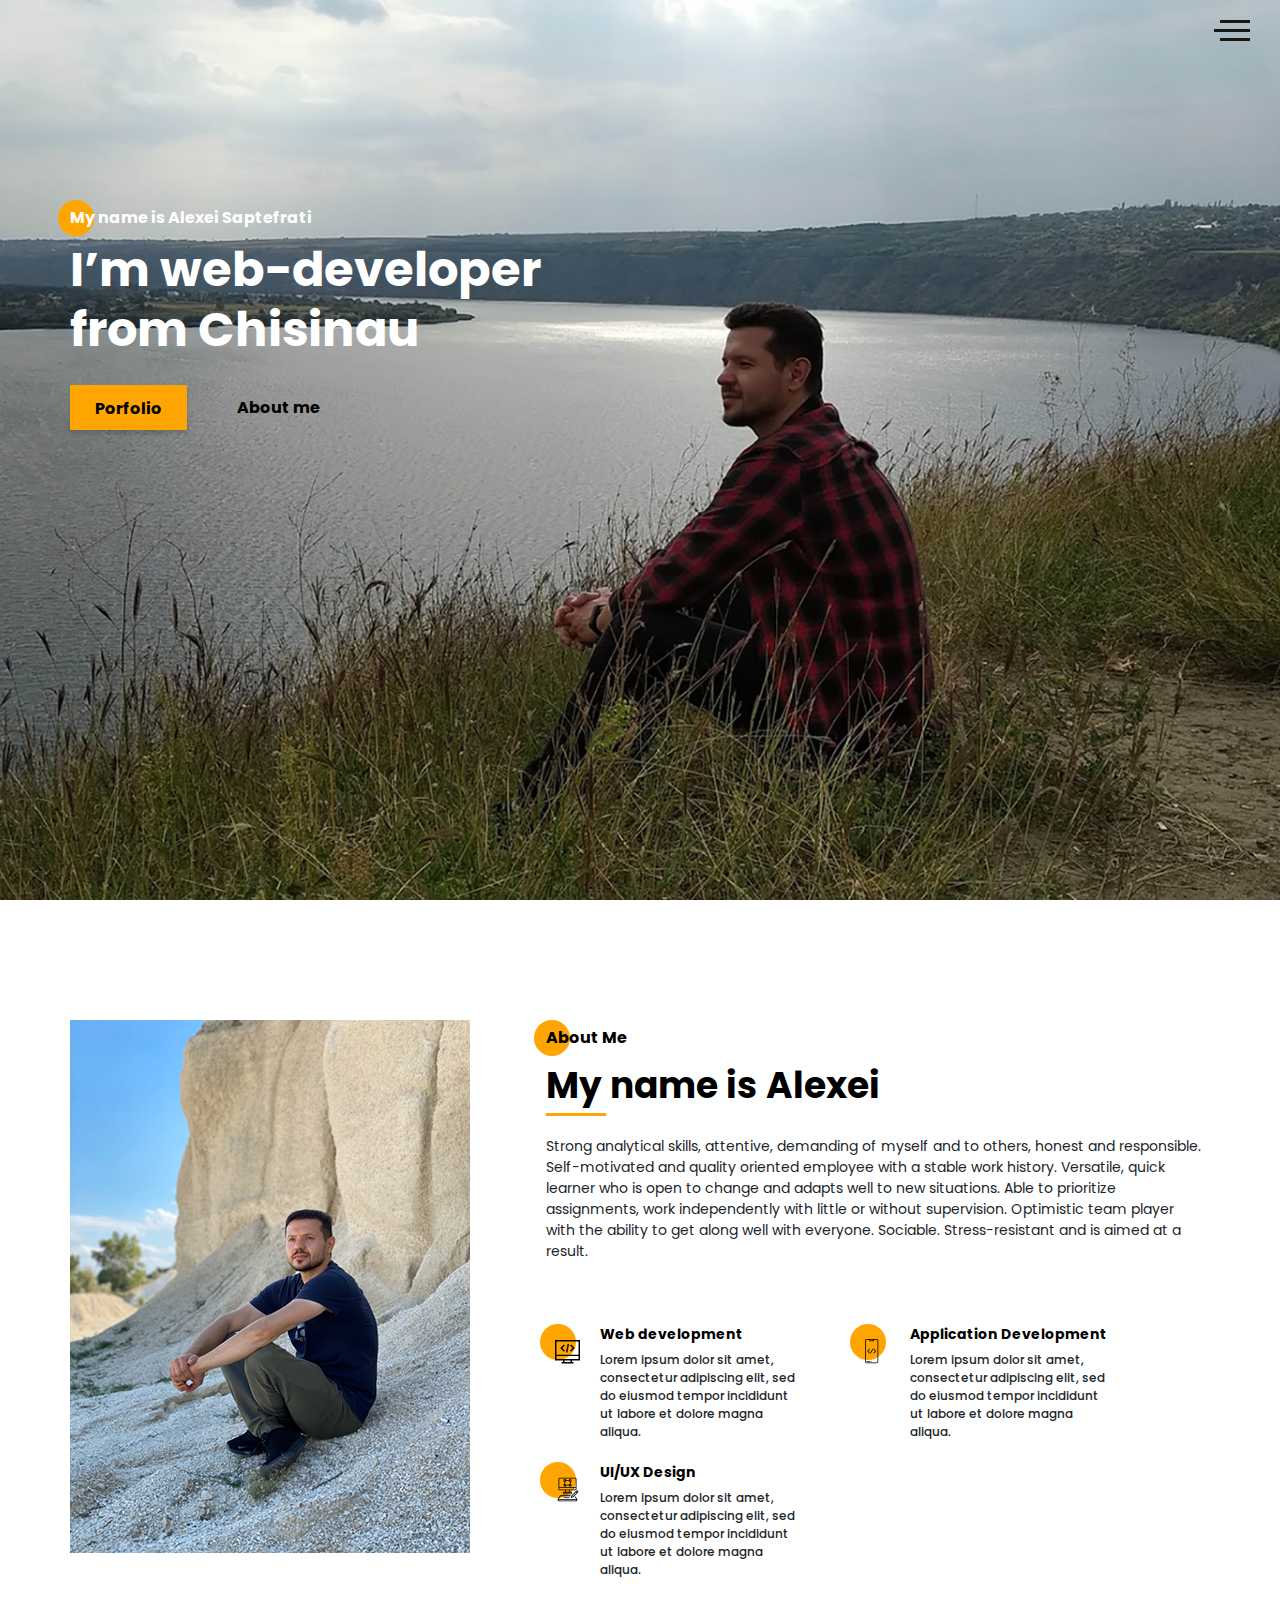
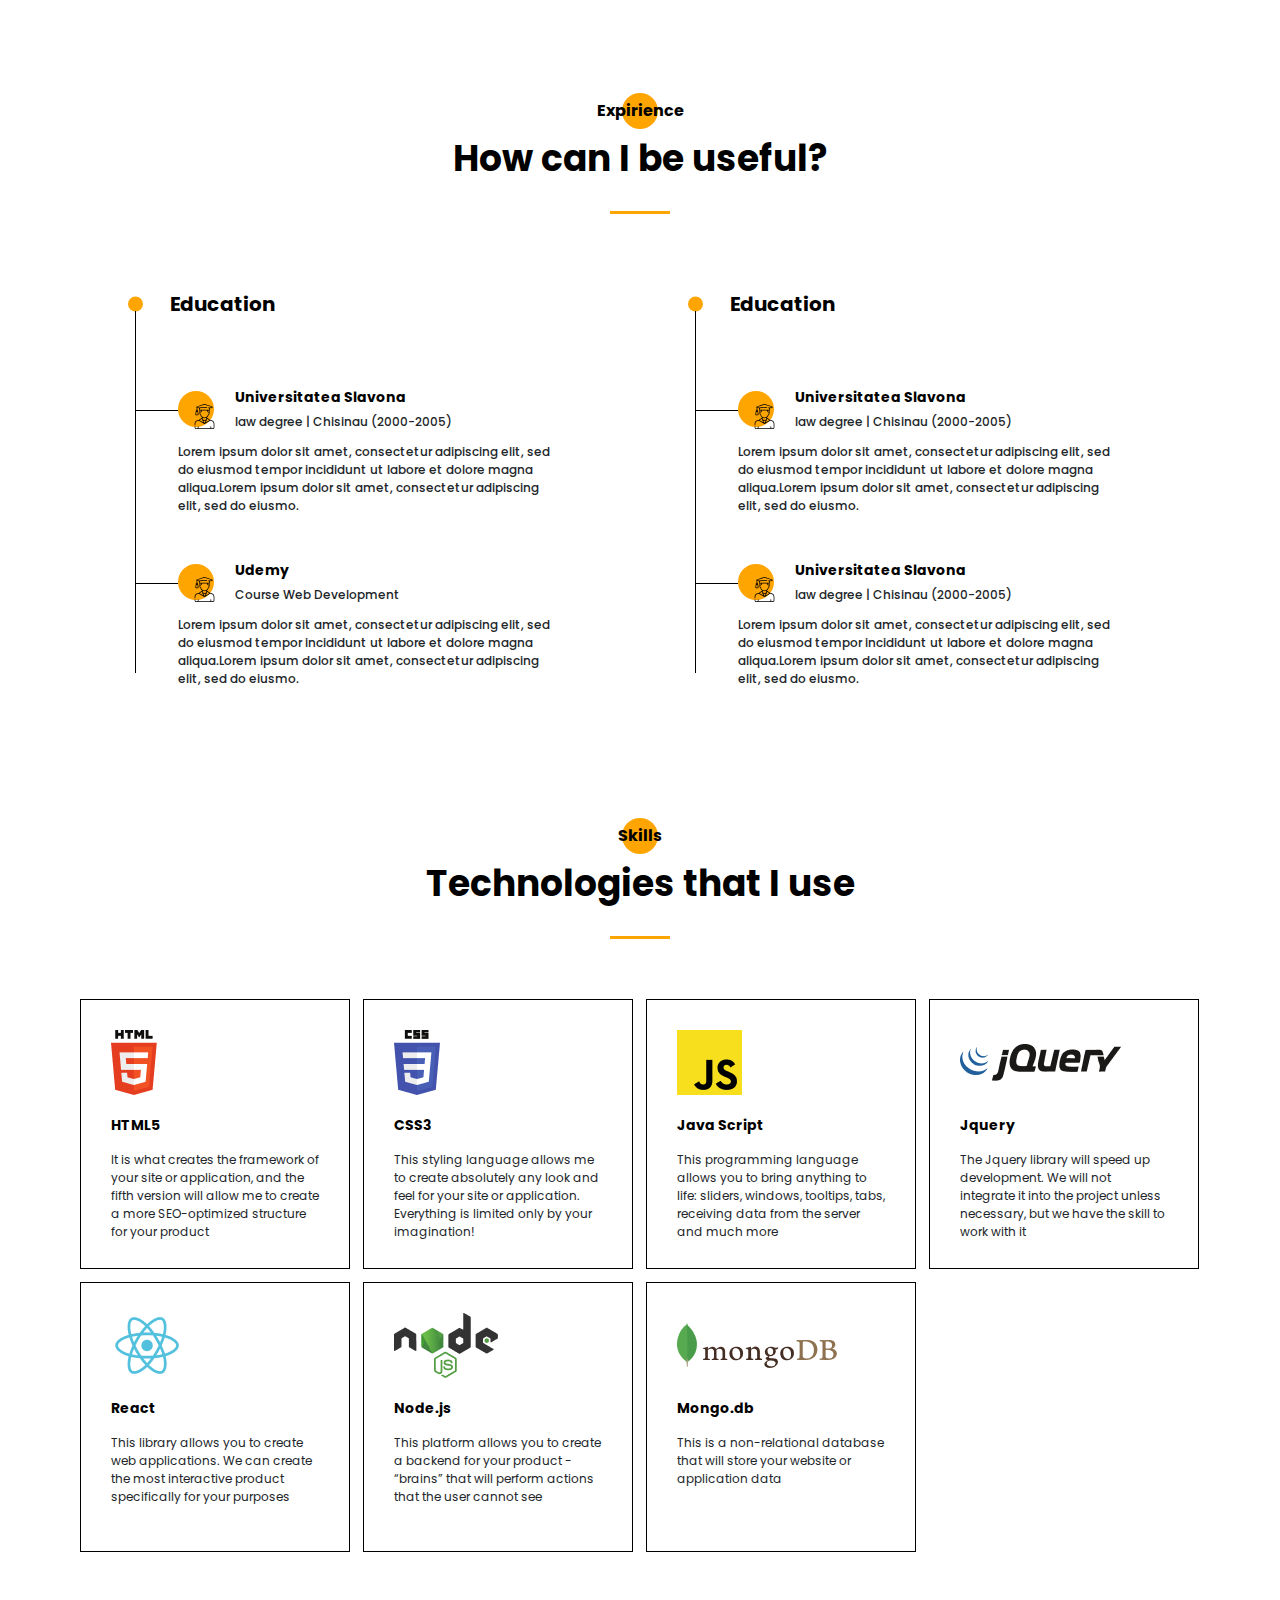
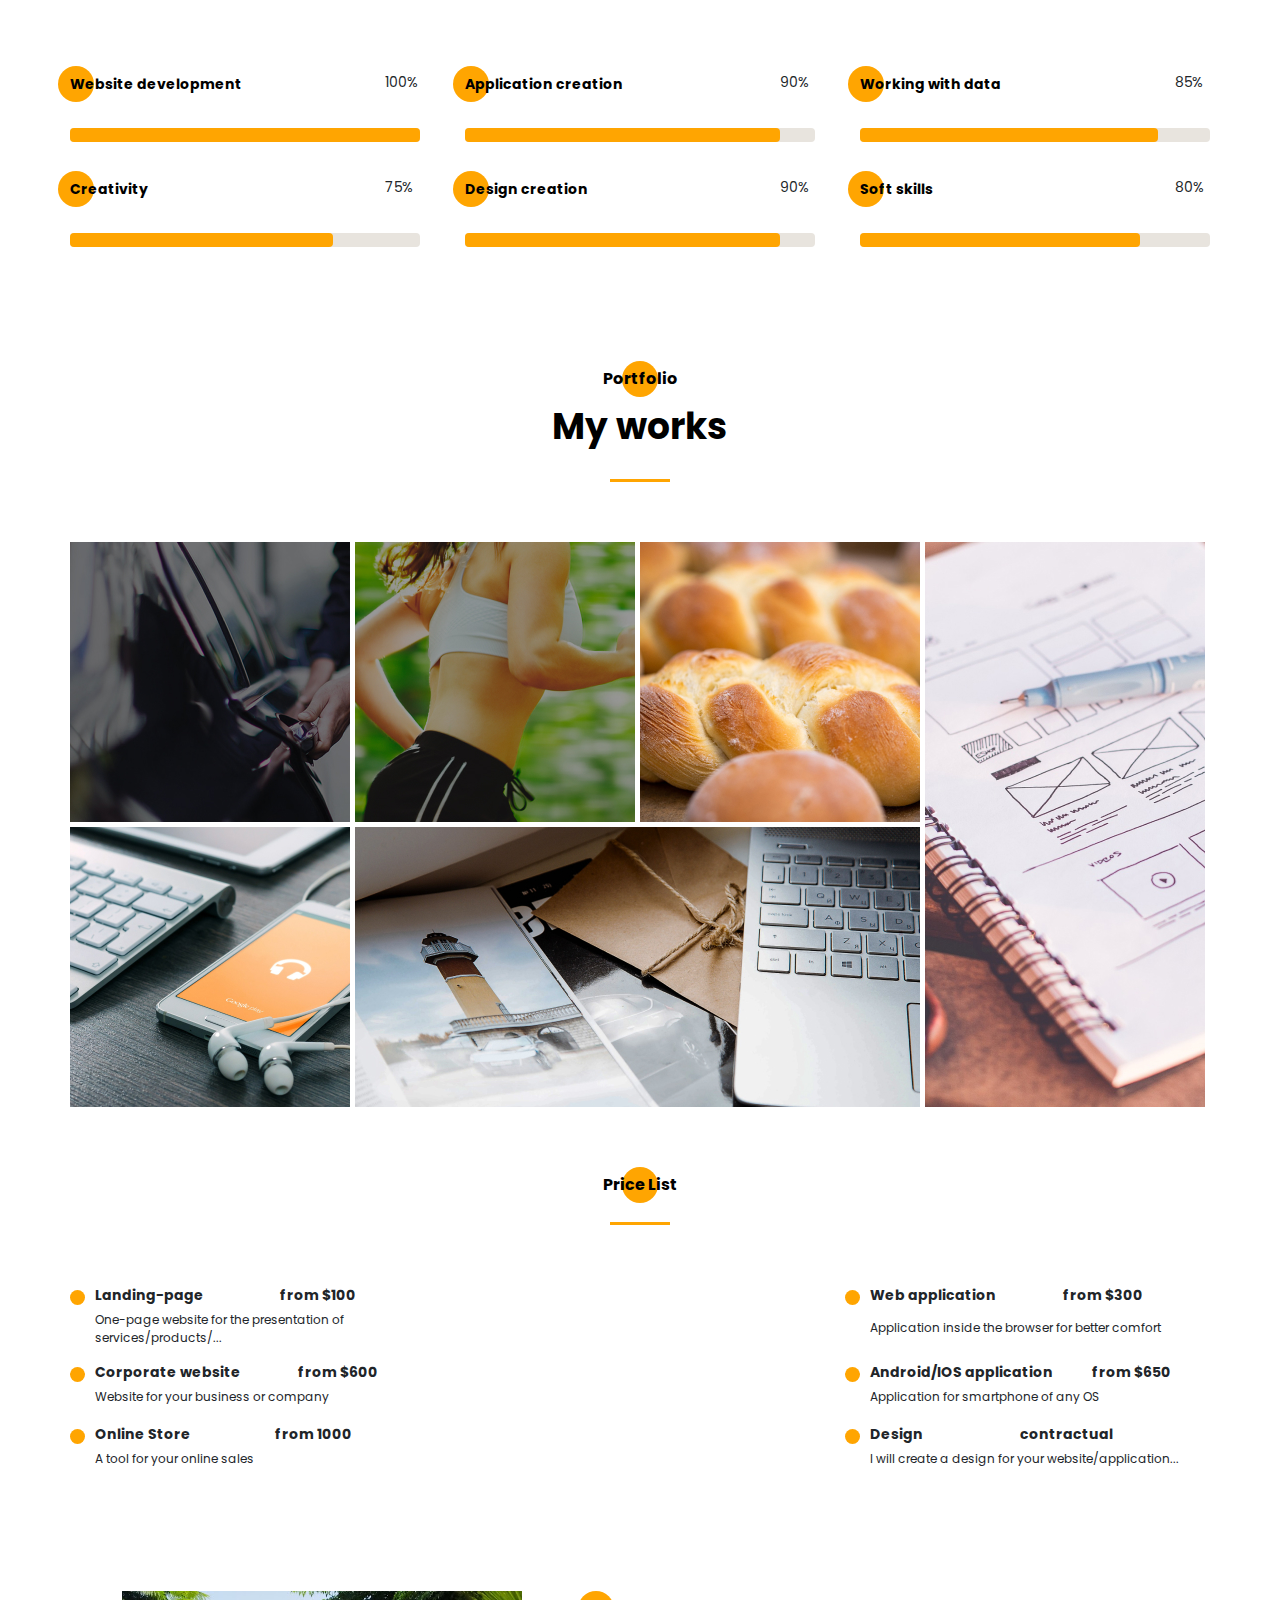
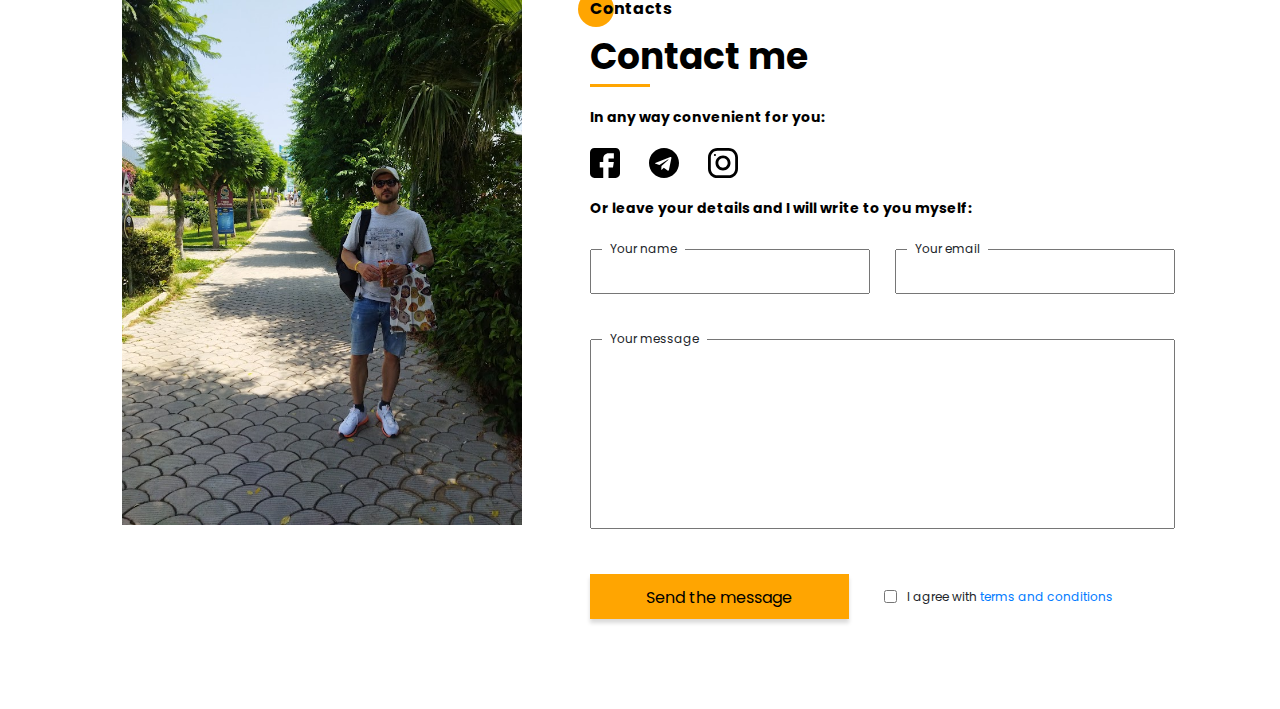
==== index.html @ bd154fbd "Add files via upload" ====
<!DOCTYPE html>
<html lang="en">

<head>
    <meta charset="UTF-8">
    <meta name="viewport" content="width=device-width, initial-scale=1.0">
    <title>Alexei Saptefrati</title>
    <link rel="preconnect" href="https://fonts.googleapis.com">
    <link rel="preconnect" href="https://fonts.gstatic.com" crossorigin>
    <link href="https://fonts.googleapis.com/css2?family=Poppins:wght@500;700&display=swap" rel="stylesheet">
    <link rel="stylesheet" href="css/style.min.css">
</head>

<body>
    <aside class="sidepanel">
        <a href="#" class="sidepanel__link"><img src="icons/social/Facebook.svg" alt=""></a>
        <a href="#" class="sidepanel__link"><img src="icons/social/Instagram.svg" alt=""></a>
        <a href="#" class="sidepanel__link"><img src="icons/social/Github.svg" alt=""></a>
        <div class="sidepanel__divider"></div>
        <div class="sidepanel__text"><span>Social media</span></div>
    </aside>
    <div class="menu">
        <div class="menu__block">
            <div class="menu__close">
                <svg width="29" height="30" viewBox="0 0 29 30" fill="none" xmlns="http://www.w3.org/2000/svg">
                    <path
                        d="M17.1568 14.5234L28.4489 3.23099C29.1837 2.49647 29.1837 1.30885 28.4489 0.574329C27.7144 -0.160193 26.5267 -0.160193 25.7922 0.574329L14.4998 11.8667L3.20781 0.574329C2.47295 -0.160193 1.28567 -0.160193 0.551149 0.574329C-0.183716 1.30885 -0.183716 2.49647 0.551149 3.23099L11.8432 14.5234L0.551149 25.8157C-0.183716 26.5502 -0.183716 27.7379 0.551149 28.4724C0.917206 28.8388 1.39852 29.0229 1.87948 29.0229C2.36045 29.0229 2.84141 28.8388 3.20781 28.4724L14.4998 17.18L25.7922 28.4724C26.1586 28.8388 26.6396 29.0229 27.1205 29.0229C27.6015 29.0229 28.0825 28.8388 28.4489 28.4724C29.1837 27.7379 29.1837 26.5502 28.4489 25.8157L17.1568 14.5234Z"
                        fill="black" />
                </svg>
            </div>
            <nav>
                <ul class="menu__list">
                    <li class="menu__link"><a href="#">ABOUT ME</a></li>
                    <li class="menu__link"><a href="#">MY EXPIRIENCE</a></li>
                    <li class="menu__link"><a href="#">MY SKILLS</a></li>
                    <li class="menu__link"><a href="#">MY WORKS</a></li>
                    <li class="menu__link"><a href="#">PRICE LIST</a></li>
                    <li class="menu__link"><a href="#">CONTACTS</a></li>
                </ul>
            </nav>

            <div class="menu__social">
                <a href="#">
                    <svg width="20" height="19" viewBox="0 0 20 19" fill="none" xmlns="http://www.w3.org/2000/svg">
                        <path
                            d="M10 0C4.475 0 0 4.36167 0 9.74107C0 14.0457 2.865 17.6962 6.8375 18.9832C7.3375 19.0749 7.52083 18.7734 7.52083 18.5148C7.52083 18.2835 7.5125 17.6706 7.50833 16.8585C4.72667 17.4459 4.14 15.5517 4.14 15.5517C3.685 14.4274 3.0275 14.1267 3.0275 14.1267C2.12167 13.5228 3.0975 13.5352 3.0975 13.5352C4.10167 13.603 4.62917 14.5389 4.62917 14.5389C5.52083 16.0283 6.97 15.5979 7.54167 15.3493C7.63167 14.719 7.88917 14.2903 8.175 14.0466C5.95417 13.8029 3.62 12.9652 3.62 9.23304C3.62 8.16988 4.0075 7.30085 4.64917 6.61934C4.53667 6.37317 4.19917 5.3827 4.73667 4.04116C4.73667 4.04116 5.57417 3.78012 7.48667 5.03988C8.28667 4.82345 9.13667 4.71606 9.98667 4.7111C10.8367 4.71606 11.6867 4.82345 12.4867 5.03988C14.3867 3.78012 15.2242 4.04116 15.2242 4.04116C15.7617 5.3827 15.4242 6.37317 15.3242 6.61934C15.9617 7.30085 16.3492 8.16988 16.3492 9.23304C16.3492 12.9752 14.0117 13.7987 11.7867 14.0383C12.1367 14.3307 12.4617 14.928 12.4617 15.8408C12.4617 17.1444 12.4492 18.1918 12.4492 18.5082C12.4492 18.7635 12.6242 19.0683 13.1367 18.9708C17.1375 17.692 20 14.0391 20 9.74107C20 4.36167 15.5225 0 10 0Z"
                            fill="#212121" />
                    </svg>
                </a>
                <a href="#">
                    <svg width="20" height="20" viewBox="0 0 20 20" fill="none" xmlns="http://www.w3.org/2000/svg">
                        <path
                            d="M13.7495 0L6.24951 0C2.79826 0 -0.000488281 2.79875 -0.000488281 6.25L-0.000488281 13.75C-0.000488281 17.2013 2.79826 20 6.24951 20L13.7495 20C17.2008 20 19.9995 17.2013 19.9995 13.75L19.9995 6.25C19.9995 2.79875 17.2008 0 13.7495 0ZM18.1245 13.75C18.1245 16.1625 16.162 18.125 13.7495 18.125L6.24951 18.125C3.83701 18.125 1.87451 16.1625 1.87451 13.75L1.87451 6.25C1.87451 3.8375 3.83701 1.875 6.24951 1.875L13.7495 1.875C16.162 1.875 18.1245 3.8375 18.1245 6.25L18.1245 13.75Z"
                            fill="black" />
                        <path
                            d="M9.99951 5C7.23826 5 4.99951 7.23875 4.99951 10C4.99951 12.7613 7.23826 15 9.99951 15C12.7608 15 14.9995 12.7613 14.9995 10C14.9995 7.23875 12.7608 5 9.99951 5ZM9.99951 13.125C8.27701 13.125 6.87451 11.7225 6.87451 10C6.87451 8.27625 8.27701 6.875 9.99951 6.875C11.722 6.875 13.1245 8.27625 13.1245 10C13.1245 11.7225 11.722 13.125 9.99951 13.125Z"
                            fill="black" />
                        <path
                            d="M15.3745 5.29123C15.7425 5.29123 16.0408 4.99295 16.0408 4.62499C16.0408 4.25703 15.7425 3.95874 15.3745 3.95874C15.0065 3.95874 14.7083 4.25703 14.7083 4.62499C14.7083 4.99295 15.0065 5.29123 15.3745 5.29123Z"
                            fill="black" />
                    </svg>
                </a>
                <a href="#">
                    <svg width="20" height="20" viewBox="0 0 20 20" fill="none" xmlns="http://www.w3.org/2000/svg">
                        <path
                            d="M17.0698 0L2.9292 0C1.3139 0 -0.000488281 1.31439 -0.000488281 2.92969L-0.000488281 17.0703C-0.000488281 18.6856 1.3139 20 2.9292 20L8.82764 20L8.82764 12.9297L6.48389 12.9297L6.48389 9.41406L8.82764 9.41406L8.82764 7.03125C8.82764 5.09262 10.4046 3.51563 12.3433 3.51563L15.8979 3.51563L15.8979 7.03125L12.3433 7.03125L12.3433 9.41406L15.8979 9.41406L15.312 12.9297L12.3433 12.9297L12.3433 20L17.0698 20C18.6851 20 19.9995 18.6856 19.9995 17.0703L19.9995 2.92969C19.9995 1.31439 18.6851 0 17.0698 0Z"
                            fill="black" />
                    </svg>
                </a>
            </div>
        </div>
        <div class="menu__overlay"></div>
    </div>
    <section class="promo">
        <div class="hamburger">
            <span></span>
            <span class="long"></span>
            <span></span>
        </div>
        <div class="container">
            <div class="title title__fz16 promo__subtitle title__white">My name is Alexei Saptefrati</div>
            <h1 class="title title__fz48 promo__title title__white">I’m web-developer
                from Chisinau</h1>
            <div class="promo__btns">
                <a href="#" class="promo__link btn">Porfolio</a>
                <a href="#" class="promo__link">About me</a>
            </div>
        </div>
    </section>
    <section class="about">        
        <div class="container">
            <div class="about__wrapper">
                <div class="about__photo">
                    <!-- <img srcset="img/about_me_300.png 300w,
                                 img/about_me.png 400w"
                        sizes="(max-width: 576px) 300px,
                                (min-width: 577px) 400px"   
                    src="img/about_me.png" alt="me"> -->
                    <picture>
                        <source media="(max-width: 576px)" srcset="img/about_me_300.png">
                        <source media="(min-width: 577px)" srcset="img/about_me.png">
                        <img src="img/about_me.png" alt="photo">
                    </picture>
                </div>
                <div class="about__descr">
                    <h2 class="title title__fz16 about__title">About Me</h2>
                    <div class="title title__fz36 about__subtitle">My name is Alexei</div>
                    <div class="divider"></div>
                    <p class="about__text">
                        Strong analytical skills, attentive, demanding of myself and to others, honest and responsible.
                        Self-motivated and quality oriented employee with a stable work history.
                        Versatile, quick learner who is open to change and adapts well to new situations.
                        Able to prioritize assignments, work independently with little or without supervision.
                        Optimistic team player with the ability to get along well with everyone.
                        Sociable. Stress-resistant and is aimed at a result.

                    </p>
                </div>
                <div class="about__skills">
                    <div class="about__skills-item">
                        <div class="about__skills-circle">
                            <img src="icons/web development.svg" alt="web_dev">
                        </div>
                        <div>
                            <div class="title title__fz14">Web development</div>
                            <div class="about__skills-text">
                                Lorem ipsum dolor sit amet, consectetur adipiscing elit, sed do eiusmod tempor
                                incididunt ut labore et dolore magna aliqua.
                            </div>
                        </div>
                    </div>
                    <div class="about__skills-item">
                        <div class="about__skills-circle">
                            <img src="icons/Mobile dev.svg" alt="web_dev">
                        </div>
                        <div>
                            <div class="title title__fz14">Application Development</div>
                            <div class="about__skills-text">
                                Lorem ipsum dolor sit amet, consectetur adipiscing elit, sed do eiusmod tempor
                                incididunt ut labore et dolore magna aliqua.
                            </div>
                        </div>
                    </div>
                    <div class="about__skills-item">
                        <div class="about__skills-circle">
                            <img src="icons/designer.svg" alt="web_dev">
                        </div>
                        <div>
                            <div class="title title__fz14">UI/UX Design</div>
                            <div class="about__skills-text">
                                Lorem ipsum dolor sit amet, consectetur adipiscing elit, sed do eiusmod tempor
                                incididunt ut labore et dolore magna aliqua.
                            </div>
                        </div>
                    </div>
                </div>
            </div>
        </div>
    </section>
    
    <section class="resume">
        <div class="container">
            <h2 class="title title__fz16 title__section-title">Expirience</h2>
            <div class="title title__fz36 title__section-subtitle">How can I be useful?</div>
            <div class="divider"></div>

            <div class="resume__wrapper">
                <div class="resume__column">
                    <h3 class="title title__fz20 resume__column-title">Education</h3>
                    <ul>
                        <li>
                            <div class="resume__item">
                                <div class="resume__item-head">
                                    <div class="resume__item-icon">
                                        <img src="icons/expirience/University.svg" alt="university">
                                    </div>
                                    <h4 class="title title__fz14">Universitatea Slavona</h4>
                                    <div class="resume__item-location">law degree | Chisinau (2000-2005)</div>
                                </div>
                                <div class="resume__item-body">
                                    Lorem ipsum dolor sit amet, consectetur adipiscing elit, sed do eiusmod tempor
                                    incididunt ut labore et dolore magna aliqua.Lorem ipsum dolor sit amet, consectetur
                                    adipiscing elit, sed do eiusmo.
                                </div>

                            </div>
                        </li>
                        <li>
                            <div class="resume__item">
                                <div class="resume__item-head">
                                    <div class="resume__item-icon">
                                        <img src="icons/expirience/University.svg" alt="university">
                                    </div>
                                    <h4 class="title title__fz14">Udemy</h4>
                                    <div class="resume__item-location">Course Web Development</div>
                                </div>
                                <div class="resume__item-body">
                                    Lorem ipsum dolor sit amet, consectetur adipiscing elit, sed do eiusmod tempor
                                    incididunt ut labore et dolore magna aliqua.Lorem ipsum dolor sit amet, consectetur
                                    adipiscing elit, sed do eiusmo.
                                </div>

                            </div>
                        </li>
                    </ul>
                </div>
                <div class="resume__column">
                    <h3 class="title title__fz20 resume__column-title">Education</h3>
                    <ul>
                        <li>
                            <div class="resume__item">
                                <div class="resume__item-head">
                                    <div class="resume__item-icon">
                                        <img src="icons/expirience/University.svg" alt="university">
                                    </div>
                                    <h4 class="title title__fz14">Universitatea Slavona</h4>
                                    <div class="resume__item-location">law degree | Chisinau (2000-2005)</div>
                                </div>
                                <div class="resume__item-body">
                                    Lorem ipsum dolor sit amet, consectetur adipiscing elit, sed do eiusmod tempor
                                    incididunt ut labore et dolore magna aliqua.Lorem ipsum dolor sit amet, consectetur
                                    adipiscing elit, sed do eiusmo.
                                </div>

                            </div>
                        </li>
                        <li>
                            <div class="resume__item">
                                <div class="resume__item-head">
                                    <div class="resume__item-icon">
                                        <img src="icons/expirience/University.svg" alt="university">
                                    </div>
                                    <h4 class="title title__fz14">Universitatea Slavona</h4>
                                    <div class="resume__item-location">law degree | Chisinau (2000-2005)</div>
                                </div>
                                <div class="resume__item-body">
                                    Lorem ipsum dolor sit amet, consectetur adipiscing elit, sed do eiusmod tempor
                                    incididunt ut labore et dolore magna aliqua.Lorem ipsum dolor sit amet, consectetur
                                    adipiscing elit, sed do eiusmo.
                                </div>

                            </div>
                        </li>
                    </ul>
                </div>
            </div>
        </div>
    </section>

    <section class="skills">
        <div class="container">
            <h2 class="title title__fz16 title__section-title">Skills</h2>
            <div class="title title__fz36 title__section-subtitle">Technologies that I use</div>
            <div class="divider"></div>
            <div class="skills__items">
                <div class="skills__item">
                    <div class="skills__item-img"><img src="img/html5.png" alt=""></div>
                    <h3 class="title title__fz14">HTML5</h3>
                    <p>
                        It is what creates the framework of your site or application, and the fifth version will allow
                        me to create a more SEO-optimized structure for your product</p>
                </div>
                <div class="skills__item">
                    <div class="skills__item-img"><img src="img/css3.png" alt=""></div>
                    <h3 class="title title__fz14">CSS3</h3>
                    <p>This styling language allows me to create absolutely any look and feel for your site or
                        application. Everything is limited only by your imagination!</p>
                </div>
                <div class="skills__item">
                    <div class="skills__item-img"><img src="img/JS.png" alt=""></div>
                    <h3 class="title title__fz14">Java Script</h3>
                    <p>This programming language allows you to bring anything to life: sliders, windows, tooltips, tabs,
                        receiving data from the server and much more</p>
                </div>
                <div class="skills__item">
                    <div class="skills__item-img"><img src="img/Jquery.png" alt=""></div>
                    <h3 class="title title__fz14">Jquery</h3>
                    <p>The Jquery library will speed up development. We will not integrate it into the project unless
                        necessary, but we have the skill to work with it</p>
                </div>
                <div class="skills__item">
                    <div class="skills__item-img"><img src="img/React.png" alt=""></div>
                    <h3 class="title title__fz14">React</h3>
                    <p>This library allows you to create web applications. We can create the most interactive product
                        specifically for your purposes</p>
                </div>
                <div class="skills__item">
                    <div class="skills__item-img"><img src="img/Node.js.png" alt=""></div>
                    <h3 class="title title__fz14">Node.js</h3>
                    <p>This platform allows you to create a backend for your product - “brains” that will perform
                        actions that the user cannot see</p>
                </div>
                <div class="skills__item">
                    <div class="skills__item-img"><img src="img/Mongo.db.png" alt=""></div>
                    <h3 class="title title__fz14">Mongo.db</h3>
                    <p>This is a non-relational database that will store your website or application data</p>
                </div>
            </div>
            <div class="skills__ratings">
                <div class="skills__ratings-item">
                    <div class="title title__fz14 skills__ratings-title">Website development</div>
                    <div class="skills__ratings-counter">100%</div>
                    <div class="skills__ratings-line"><span></span></div>
                </div>
                <div class="skills__ratings-item">
                    <div class="title title__fz14 skills__ratings-title">Application creation</div>
                    <div class="skills__ratings-counter">90%</div>
                    <div class="skills__ratings-line"><span></span></div>
                </div>
                <div class="skills__ratings-item">
                    <div class="title title__fz14 skills__ratings-title">Working with data</div>
                    <div class="skills__ratings-counter">85%</div>
                    <div class="skills__ratings-line"><span></span></div>
                </div>
                <div class="skills__ratings-item">
                    <div class="title title__fz14 skills__ratings-title">Creativity</div>
                    <div class="skills__ratings-counter">75%</div>
                    <div class="skills__ratings-line"><span></span></div>
                </div>
                <div class="skills__ratings-item">
                    <div class="title title__fz14 skills__ratings-title">Design creation</div>
                    <div class="skills__ratings-counter">90%</div>
                    <div class="skills__ratings-line"><span></span></div>
                </div>
                <div class="skills__ratings-item">
                    <div class="title title__fz14 skills__ratings-title">Soft skills</div>
                    <div class="skills__ratings-counter">80%</div>
                    <div class="skills__ratings-line"><span></span></div>
                </div>
            </div>
        </div>

    </section>

    <section class="portfolio">
        <div class="container">
            <h2 class="title title__fz16 title__section-title">Portfolio</h2>
            <div class="title title__fz36 title__section-subtitle">My works</div>
            <div class="divider"></div>

            <div class="portfolio__wrapper">
                <a href="/Uber" class="portfolio__item">
                    <img src="img/uber.jpg" alt="uber">
                </a>
                <a href="/pulse2" class="portfolio__item">
                    <img src="img/pulse.jpg" alt="pulse">
                </a>
                <a href="#" class="portfolio__item">
                    <img src="img/bread.jpg" alt="bread">
                </a>
                <a href="#" class="portfolio__item vertical">
                    <img src="img/plans.jpg" alt="plans">
                </a>
                <a href="#" class="portfolio__item">
                    <img src="img/ipad.jpg" alt="ipad">
                </a>
                <a href="#" class="portfolio__item horisontal">
                    <img src="img/mac.jpg" alt="mac">
                </a>
            </div>
        </div>
    </section>

    <section class="price">
        <div class="container">
            <h2 class="title title__fz16 title__section-title">Price List</h2>
            <div class="divider"></div>
            <div class="price__wrapper">
                <div class="price__item">
                    <div class="price__type">Landing-page</div>
                    <div class="price__count">from $100</div>
                    <div class="price__descr">One-page website for the presentation of services/products/...</div>
                </div>
                <div class="price__item">
                    <div class="price__type">Web application</div>
                    <div class="price__count">from $300</div>
                    <div class="price__descr">Application inside the browser for better comfort</div>
                </div>
                <div class="price__item">
                    <div class="price__type">Corporate website</div>
                    <div class="price__count">from $600</div>
                    <div class="price__descr">Website for your business or company</div>
                </div>
                <div class="price__item">
                    <div class="price__type">Android/IOS application</div>
                    <div class="price__count">from $650</div>
                    <div class="price__descr">Application for smartphone of any OS</div>
                </div>
                <div class="price__item">
                    <div class="price__type">Online Store</div>
                    <div class="price__count">from 1000</div>
                    <div class="price__descr">A tool for your online sales</div>
                </div>
                <div class="price__item">
                    <div class="price__type">Design</div>
                    <div class="price__count">contractual</div>
                    <div class="price__descr">I will create a design for your website/application...</div>
                </div>
            </div>
        </div>
    </section>

    <section class="contacts">
        <div class="container">
            <div class="contacts__wrapper">
                <div class="contacts__photo">
                    <img src="img/contact.jpg" alt="me">
                </div>
                <div class="contacts__descr">
                    <h2 class="title title__fz16 contacts__title">Contacts</h2>
                    <div class="title title__fz36 contacts__subtitle">Contact me</div>
                    <div class="divider"></div>

                    <div class="title title__fz14 contacts__text">
                        In any way convenient for you:
                    </div>
                    <div class="contacts__social">
                        <a href="#" class="contacts__link">
                            <img src="icons/social/Facebook__stright.svg" alt="Facebook">
                        </a>
                        <a href="#" class="contacts__link">
                            <img src="icons/social/Telegram__stright.svg" alt="Telegram">
                        </a>
                        <a href="#" class="contacts__link">
                            <img src="icons/social/Instagram__stright.svg" alt="Instagram">
                        </a>
                    </div>
                    <div class="title title__fz14 contacts__text">
                        Or leave your details and I will write to you myself:
                    </div>

                    <form action="#" class="contacts__form">
                        <div class="contacts__input">
                            <input type="text" id="name" required>
                            <label for="name">Your name</label>
                        </div>
                        <div class="contacts__input">
                            <input type="email" id="email" required>
                            <label for="email">Your email</label>
                        </div>
                        <div class="contacts__textarea">
                            <textarea name="text" id="text"></textarea>
                            <label for="">Your message</label>
                        </div>
                        <div class="contacts__triggers">
                            <button class="contacts__btn btn">Send the message</button>
                            <div class="contacts__policy">
                                <input required type="checkbox">
                                <span>I agree with <a href="/policy.html">terms and conditions</a></span>
                            </div>
                        </div>
                    </form>
                </div>
            </div>
        </div>
    </section>






    <script src="js/script.js"></script>
</body>

</html>
---- css/style.min.css ----
/*!
 * Bootstrap Reboot v4.3.1 (https://getbootstrap.com/)
 * Copyright 2011-2019 The Bootstrap Authors
 * Copyright 2011-2019 Twitter, Inc.
 * Licensed under MIT (https://github.com/twbs/bootstrap/blob/master/LICENSE)
 * Forked from Normalize.css, licensed MIT (https://github.com/necolas/normalize.css/blob/master/LICENSE.md)
 */
@import url("https://fonts.googleapis.com/css2?family=Poppins:wght@500;700&display=swap");
*, ::after, ::before {
  -webkit-box-sizing: border-box;
          box-sizing: border-box;
}

html {
  font-family: sans-serif;
  line-height: 1.15;
  -webkit-text-size-adjust: 100%;
  -webkit-tap-highlight-color: transparent;
}

article, aside, figcaption, figure, footer, header, hgroup, main, nav, section {
  display: block;
}

body {
  margin: 0;
  font-family: -apple-system, BlinkMacSystemFont, "Segoe UI", Roboto, "Helvetica Neue", Arial, "Noto Sans", sans-serif, "Apple Color Emoji", "Segoe UI Emoji", "Segoe UI Symbol", "Noto Color Emoji";
  font-size: 1rem;
  font-weight: 400;
  line-height: 1.5;
  color: #212529;
  text-align: left;
  background-color: #fff;
}

[tabindex="-1"]:focus {
  outline: 0 !important;
}

hr {
  -webkit-box-sizing: content-box;
          box-sizing: content-box;
  height: 0;
  overflow: visible;
}

h1, h2, h3, h4, h5, h6 {
  margin-top: 0;
  margin-bottom: 0.5rem;
}

p {
  margin-top: 0;
  margin-bottom: 1rem;
}

abbr[data-original-title], abbr[title] {
  text-decoration: underline;
  -webkit-text-decoration: underline dotted;
  text-decoration: underline dotted;
  cursor: help;
  border-bottom: 0;
  -webkit-text-decoration-skip-ink: none;
  text-decoration-skip-ink: none;
}

address {
  margin-bottom: 1rem;
  font-style: normal;
  line-height: inherit;
}

dl, ol, ul {
  margin-top: 0;
  margin-bottom: 1rem;
}

ol ol, ol ul, ul ol, ul ul {
  margin-bottom: 0;
}

dt {
  font-weight: 700;
}

dd {
  margin-bottom: 0.5rem;
  margin-left: 0;
}

blockquote {
  margin: 0 0 1rem;
}

b, strong {
  font-weight: bolder;
}

small {
  font-size: 80%;
}

sub, sup {
  position: relative;
  font-size: 75%;
  line-height: 0;
  vertical-align: baseline;
}

sub {
  bottom: -0.25em;
}

sup {
  top: -0.5em;
}

a {
  color: #007bff;
  text-decoration: none;
  background-color: transparent;
}

a:hover {
  color: #0056b3;
  text-decoration: underline;
}

a:not([href]):not([tabindex]) {
  color: inherit;
  text-decoration: none;
}

a:not([href]):not([tabindex]):focus, a:not([href]):not([tabindex]):hover {
  color: inherit;
  text-decoration: none;
}

a:not([href]):not([tabindex]):focus {
  outline: 0;
}

code, kbd, pre, samp {
  font-family: SFMono-Regular, Menlo, Monaco, Consolas, "Liberation Mono", "Courier New", monospace;
  font-size: 1em;
}

pre {
  margin-top: 0;
  margin-bottom: 1rem;
  overflow: auto;
}

figure {
  margin: 0 0 1rem;
}

img {
  vertical-align: middle;
  border-style: none;
}

svg {
  overflow: hidden;
  vertical-align: middle;
}

table {
  border-collapse: collapse;
}

caption {
  padding-top: 0.75rem;
  padding-bottom: 0.75rem;
  color: #6c757d;
  text-align: left;
  caption-side: bottom;
}

th {
  text-align: inherit;
}

label {
  display: inline-block;
  margin-bottom: 0.5rem;
}

button {
  border-radius: 0;
}

button:focus {
  outline: 1px dotted;
  outline: 5px auto -webkit-focus-ring-color;
}

button, input, optgroup, select, textarea {
  margin: 0;
  font-family: inherit;
  font-size: inherit;
  line-height: inherit;
}

button, input {
  overflow: visible;
}

button, select {
  text-transform: none;
}

select {
  word-wrap: normal;
}

[type=button], [type=reset], [type=submit], button {
  -webkit-appearance: button;
}

[type=button]:not(:disabled), [type=reset]:not(:disabled), [type=submit]:not(:disabled), button:not(:disabled) {
  cursor: pointer;
}

[type=button]::-moz-focus-inner, [type=reset]::-moz-focus-inner, [type=submit]::-moz-focus-inner, button::-moz-focus-inner {
  padding: 0;
  border-style: none;
}

input[type=checkbox], input[type=radio] {
  -webkit-box-sizing: border-box;
          box-sizing: border-box;
  padding: 0;
}

input[type=date], input[type=datetime-local], input[type=month], input[type=time] {
  -webkit-appearance: listbox;
}

textarea {
  overflow: auto;
  resize: vertical;
}

fieldset {
  min-width: 0;
  padding: 0;
  margin: 0;
  border: 0;
}

legend {
  display: block;
  width: 100%;
  max-width: 100%;
  padding: 0;
  margin-bottom: 0.5rem;
  font-size: 1.5rem;
  line-height: inherit;
  color: inherit;
  white-space: normal;
}

progress {
  vertical-align: baseline;
}

[type=number]::-webkit-inner-spin-button, [type=number]::-webkit-outer-spin-button {
  height: auto;
}

[type=search] {
  outline-offset: -2px;
  -webkit-appearance: none;
}

[type=search]::-webkit-search-decoration {
  -webkit-appearance: none;
}

::-webkit-file-upload-button {
  font: inherit;
  -webkit-appearance: button;
}

output {
  display: inline-block;
}

summary {
  display: list-item;
  cursor: pointer;
}

template {
  display: none;
}

[hidden] {
  display: none !important;
}

* {
  font-family: "Poppins", sans-serif;
  margin: 0;
  padding: 0;
}

.container {
  width: 1140px;
  margin: 0 auto;
}

.divider {
  width: 60px;
  background-color: #FFA501;
  height: 3px;
  margin: 25px auto 0 auto;
}

.promo {
  min-height: 100vh;
  position: relative;
  background: url("../img/top.png") no-repeat 50%/cover;
  padding-top: 206px;
}
.promo__title {
  width: 532px;
  margin-top: 10px;
}
.promo__btns {
  margin-top: 25px;
  display: -webkit-box;
  display: -ms-flexbox;
  display: flex;
  -webkit-box-pack: justify;
      -ms-flex-pack: justify;
          justify-content: space-between;
  -webkit-box-align: center;
      -ms-flex-align: center;
          align-items: center;
  width: 250px;
}
.promo__link {
  color: #000;
  text-decoration: none;
  font-weight: bold;
}
.promo__link:hover {
  color: #000;
}
.promo__subtitle {
  position: relative;
  z-index: 2;
}
.promo__subtitle:before {
  content: "";
  position: absolute;
  width: 36px;
  height: 36px;
  border-radius: 100%;
  background-color: #FFA501;
  z-index: -1;
  top: -6px;
  left: -12px;
}

.title {
  font-weight: bold;
  color: #000000;
  font-family: Poppins;
  font-size: 36px;
  line-height: 60px;
}
.title__fz16 {
  font-size: 16px;
  line-height: 24px;
}
.title__fz48 {
  font-size: 48px;
}
.title__fz14 {
  font-size: 14px;
  line-height: normal;
}
.title__fz36 {
  font-size: 36px;
  line-height: normal;
}
.title__fz20 {
  font-size: 20px;
}
.title__white {
  color: #ffffff;
}
.title__section-title {
  position: relative;
  text-align: center;
}
.title__section-title:before {
  content: "";
  position: absolute;
  width: 36px;
  height: 36px;
  border-radius: 100%;
  background-color: #FFA501;
  z-index: -1;
  top: -6px;
  left: -12px;
}
.title__section-title:before {
  top: -6px;
  left: 50%;
  -webkit-transform: translateX(-50%);
          transform: translateX(-50%);
}
.title__section-subtitle {
  text-align: center;
}

.btn {
  height: 45px;
  background: #ffa501;
  -webkit-box-shadow: 0px 4px 4px rgba(0, 0, 0, 0.15);
          box-shadow: 0px 4px 4px rgba(0, 0, 0, 0.15);
  padding: 12px 25px;
}

.sidepanel {
  position: fixed;
  top: 230px;
  left: 50px;
  display: -webkit-box;
  display: -ms-flexbox;
  display: flex;
  -webkit-box-orient: vertical;
  -webkit-box-direction: normal;
      -ms-flex-direction: column;
          flex-direction: column;
  -webkit-box-pack: justify;
      -ms-flex-pack: justify;
          justify-content: space-between;
  height: 340px;
  z-index: 3;
  -webkit-box-align: center;
      -ms-flex-align: center;
          align-items: center;
}
.sidepanel__divider {
  width: 2px;
  height: 70px;
  background: #000000;
}
.sidepanel__text {
  height: 150px;
  width: 25px;
}
.sidepanel__text span {
  -webkit-transform: rotate(-90deg) translate(-15%, -267%);
          transform: rotate(-90deg) translate(-15%, -267%);
  display: block;
  width: 150px;
}

.hamburger {
  position: absolute;
  top: 20px;
  right: 30px;
  height: 21px;
  display: -webkit-box;
  display: -ms-flexbox;
  display: flex;
  -webkit-box-orient: vertical;
  -webkit-box-direction: normal;
      -ms-flex-direction: column;
          flex-direction: column;
  -webkit-box-pack: justify;
      -ms-flex-pack: justify;
          justify-content: space-between;
  -webkit-box-align: end;
      -ms-flex-align: end;
          align-items: flex-end;
  cursor: pointer;
}
.hamburger span {
  display: block;
  width: 30px;
  height: 3px;
  background: #151812;
}
.hamburger span.long {
  width: 36px;
}

.menu {
  position: fixed;
  top: 0;
  left: -100%;
  visibility: hidden;
  opacity: 0;
  width: 100%;
  height: 100vh;
  z-index: 10;
  -webkit-transition: all 0.6s;
  transition: all 0.6s;
}
.menu__block {
  padding-top: 140px;
  padding-left: 40px;
  width: 345px;
  background: #FFA501;
  height: 100%;
  position: relative;
  -webkit-transition: all 0.6s;
  transition: all 0.6s;
  z-index: 10;
}
.menu__close {
  position: absolute;
  top: 25px;
  right: 25px;
  cursor: pointer;
}
.menu__list {
  list-style-type: none;
  padding-left: 35px;
}
.menu__link {
  position: relative;
  font-weight: bold;
  font-size: 24px;
  line-height: 36px;
  margin-bottom: 15px;
}
.menu__link::before {
  content: "";
  position: absolute;
  left: -35px;
  top: 10px;
  width: 15px;
  height: 15px;
  border-radius: 100%;
  border: 1px solid #000;
  -webkit-transition: all 0.6s;
  transition: all 0.6s;
}
.menu__link:hover::before {
  background-color: #fff;
}
.menu__link a {
  color: #fff;
}
.menu__social {
  position: absolute;
  bottom: 50px;
  left: 50%;
  -webkit-transform: translateX(-50%);
          transform: translateX(-50%);
  display: -webkit-box;
  display: -ms-flexbox;
  display: flex;
  width: 90px;
  -webkit-box-pack: justify;
      -ms-flex-pack: justify;
          justify-content: space-between;
  -webkit-box-align: center;
      -ms-flex-align: center;
          align-items: center;
}
.menu__overlay {
  position: fixed;
  top: 0;
  left: 0;
  width: 100%;
  height: 100%;
  background-color: #fff;
  opacity: 0.75;
}
.menu.active {
  left: 0;
  visibility: visible;
  opacity: 1;
}

.about {
  padding-top: 120px;
}
.about__wrapper {
  display: grid;
  grid-template-columns: 400px 670px;
  grid-template-rows: minmax(245px, auto) minmax(255px, auto);
  grid-auto-rows: minmax(245px, auto);
  -webkit-column-gap: 70px;
     -moz-column-gap: 70px;
          column-gap: 70px;
  row-gap: 40px;
}
.about__photo {
  grid-row: 1/3;
}
.about__photo img {
  width: 100%;
}
.about__title {
  position: relative;
}
.about__title:before {
  content: "";
  position: absolute;
  width: 36px;
  height: 36px;
  border-radius: 100%;
  background-color: #FFA501;
  z-index: -1;
  top: -6px;
  left: -12px;
}
.about__descr {
  padding: 6px;
}
.about__descr .divider {
  margin: 0;
}
.about__text {
  margin-top: 20px;
  font-size: 14px;
  font-style: normal;
  line-height: normal;
}
.about__skills {
  display: grid;
  grid-template: repeat(2, minmax(115px, auto))/repeat(2, 260px);
  grid-auto-rows: 1fr;
  -webkit-column-gap: 50px;
     -moz-column-gap: 50px;
          column-gap: 50px;
  row-gap: 20px;
}
.about__skills-item {
  display: grid;
  grid-template-columns: 40px 200px;
  -webkit-column-gap: 20px;
     -moz-column-gap: 20px;
          column-gap: 20px;
}
.about__skills-circle {
  position: relative;
  padding: 15px 0 0 15px;
}
.about__skills-circle:before {
  content: "";
  position: absolute;
  width: 36px;
  height: 36px;
  border-radius: 100%;
  background-color: #FFA501;
  z-index: -1;
  top: -6px;
  left: -12px;
}
.about__skills-circle:before {
  top: 0;
  left: 0;
}
.about__skills-text {
  margin-top: 6px;
  font-size: 12px;
  font-style: normal;
  font-weight: 500;
  line-height: normal;
}

.resume {
  padding-top: 120px;
}
.resume__wrapper {
  padding: 60px 65px 0 65px;
  display: grid;
  grid-template-columns: repeat(2, 425px);
  -webkit-column-gap: 135px;
     -moz-column-gap: 135px;
          column-gap: 135px;
}
.resume__column-title {
  position: relative;
  padding-left: 35px;
  font-size: 20px;
}
.resume__column-title::before {
  content: "";
  position: absolute;
  width: 15px;
  height: 15px;
  background: #FFA501;
  border-radius: 100%;
  left: -7px;
  top: 50%;
  -webkit-transform: translateY(-50%);
          transform: translateY(-50%);
}
.resume__column ul {
  list-style-type: none;
}
.resume__column ul li {
  position: relative;
}
.resume__column ul li:after {
  content: "";
  width: 1px;
  height: calc(100% + 16px);
  position: absolute;
  top: -31px;
  left: 0;
  background-color: #000;
}
.resume__item {
  position: relative;
}
.resume__item:before {
  position: absolute;
  content: "";
  height: 1px;
  width: 43px;
  background-color: #000;
  top: 68px;
}
.resume__item-head {
  position: relative;
  padding: 45px 0px 0px 100px;
}
.resume__item-head h4 {
  margin-bottom: 0;
}
.resume__item-body {
  padding-left: 43px;
  margin-top: 12px;
}
.resume__item-icon {
  position: absolute;
  top: 55px;
  left: 55px;
}
.resume__item-icon:before {
  content: "";
  position: absolute;
  width: 36px;
  height: 36px;
  border-radius: 100%;
  background-color: #FFA501;
  z-index: -1;
  top: -6px;
  left: -12px;
}
.resume__item-icon img {
  position: absolute;
  left: 4px;
  top: 7px;
}
.resume__item-location {
  margin-top: 5px;
  font-size: 12px;
  font-style: normal;
  font-weight: 500;
}
.resume__item-body {
  font-size: 12px;
  font-style: normal;
  font-weight: 500;
}

.skills {
  padding-top: 120px;
}
.skills__items {
  margin-top: 60px;
  padding: 0 10px;
  display: grid;
  grid-template: repeat(2, minmax(270px, auto))/repeat(4, 270px);
  grid-auto-rows: minmax(270px, auto);
  gap: 13px;
}
.skills__item {
  border: 1px solid black;
  padding: 30px 30px 25px 30px;
}
.skills__item-img {
  display: -webkit-box;
  display: -ms-flexbox;
  display: flex;
  -webkit-box-align: center;
      -ms-flex-align: center;
          align-items: center;
  min-height: 65px;
}
.skills__item h3 {
  margin-top: 20px;
  margin-bottom: 0;
}
.skills__item p {
  margin-top: 15px;
  margin-bottom: 0;
  font-size: 12px;
  line-height: 18px;
}
.skills__ratings {
  margin-top: 120px;
  display: grid;
  grid-template: repeat(2, minmax(70px, auto))/repeat(3, 350px);
  -webkit-column-gap: 45px;
     -moz-column-gap: 45px;
          column-gap: 45px;
  row-gap: 35px;
}
.skills__ratings-item {
  display: grid;
  grid-template: minmax(21px, auto) 14px/200px 35px;
  -webkit-box-pack: justify;
      -ms-flex-pack: justify;
          justify-content: space-between;
  -ms-flex-line-pack: justify;
      align-content: space-between;
}
.skills__ratings-title {
  position: relative;
  padding: 2px 0;
}
.skills__ratings-title:before {
  content: "";
  position: absolute;
  width: 36px;
  height: 36px;
  border-radius: 100%;
  background-color: #FFA501;
  z-index: -1;
  top: -6px;
  left: -12px;
}
.skills__ratings-counter {
  font-size: 14px;
  line-height: 21px;
}
.skills__ratings-line {
  width: 350px;
  height: 14px;
  background-color: #E8E4DE;
  border-radius: 4px;
  grid-column: 1/3;
}
.skills__ratings-line span {
  display: block;
  height: 100%;
  background-color: #FFA501;
  border-radius: 4px;
}

.portfolio {
  padding-top: 120px;
}
.portfolio__wrapper {
  margin-top: 60px;
  display: grid;
  grid-template: repeat(2, 280px)/repeat(4, 280px);
  grid-auto-rows: 280px;
  gap: 5px;
}
.portfolio__wrapper .vertical {
  grid-row: 1/3;
  grid-column: 4/5;
}
.portfolio__wrapper .horisontal {
  grid-row: 2/3;
  grid-column: 2/4;
}
.portfolio__item {
  -webkit-transition: all 0.6s;
  transition: all 0.6s;
}
.portfolio__item img {
  width: 100%;
  height: 100%;
  -o-object-fit: cover;
     object-fit: cover;
}
.portfolio__item:hover {
  -webkit-transform: scale(1.05);
          transform: scale(1.05);
}

.price {
  padding-top: 66px;
}
.price__wrapper {
  margin-top: 60px;
  display: grid;
  grid-template: repeat(3, minmax(45px, auto))/repeat(2, 365px);
  grid-auto-rows: minmax(45px, auto);
  row-gap: 15px;
  -webkit-box-pack: justify;
      -ms-flex-pack: justify;
          justify-content: space-between;
}
.price__item {
  position: relative;
  display: grid;
  grid-template: repeat(2, minmax(21px, auto))/repeat(2, auto);
  row-gap: 5px;
  padding-left: 25px;
}
.price__item::before {
  content: "";
  width: 15px;
  height: 15px;
  background-color: #FFA501;
  border-radius: 100%;
  position: absolute;
  top: 5px;
}
.price__type, .price__count {
  font-weight: bold;
  font-size: 14px;
  line-height: 21px;
}
.price__count {
  -webkit-box-pack: end;
      -ms-flex-pack: end;
          justify-content: end;
}
.price__descr {
  grid-column: 1/3;
  font-size: 12px;
  line-height: 18px;
}

.contacts {
  padding: 120px 0 90px 0;
}
.contacts__wrapper {
  padding: 0 35px 0 52px;
  display: grid;
  grid-template-columns: 400px 585px;
  -webkit-box-pack: justify;
      -ms-flex-pack: justify;
          justify-content: space-between;
}
.contacts__photo img {
  width: 100%;
}
.contacts__title {
  position: relative;
}
.contacts__title:before {
  content: "";
  position: absolute;
  width: 36px;
  height: 36px;
  border-radius: 100%;
  background-color: #FFA501;
  z-index: -1;
  top: -6px;
  left: -12px;
}
.contacts__descr {
  padding-top: 6px;
}
.contacts__descr .divider {
  margin: 0;
}
.contacts__text, .contacts__social {
  margin-top: 20px;
}
.contacts__link {
  margin-right: 25px;
}
.contacts__link img {
  max-width: 30px;
  max-height: 30px;
}
.contacts__form {
  margin-top: 30px;
  display: grid;
  grid-template-rows: 45px 190px 45px;
  grid-template-columns: repeat(2, 280px);
  -webkit-box-pack: justify;
      -ms-flex-pack: justify;
          justify-content: space-between;
  row-gap: 45px;
}
.contacts label {
  display: block;
  position: absolute;
  height: 18px;
  padding: 0 8px;
  background-color: #fff;
  font-size: 12px;
  margin-bottom: 0;
  top: -9px;
  left: 12px;
}
.contacts__input {
  position: relative;
}
.contacts__input input {
  width: 100%;
  height: 100%;
  padding: 0 20px;
  font-size: 12px;
}
.contacts__textarea {
  position: relative;
  grid-column: 1/3;
}
.contacts__textarea textarea {
  width: 100%;
  height: 100%;
  resize: none;
  padding: 20px;
  font-size: 12px;
}
.contacts__triggers {
  grid-column: 1/3;
  display: grid;
  grid-template-columns: repeat(2, auto);
  -webkit-column-gap: 35px;
     -moz-column-gap: 35px;
          column-gap: 35px;
}
.contacts__policy {
  font-size: 12px;
  display: -webkit-box;
  display: -ms-flexbox;
  display: flex;
  -webkit-box-align: center;
      -ms-flex-align: center;
          align-items: center;
}
.contacts__policy input {
  margin-right: 10px;
}
.contacts__btn {
  border: none;
}

@media (max-width: 1439px) {
  .sidepanel {
    display: none;
  }
}
@media (max-width: 1200px) {
  .container {
    max-width: 960px;
  }
  .sidepanel {
    display: none;
  }
  .promo__title {
    width: 300px;
    line-height: 39px;
  }
  .title__fz48 {
    font-size: 28px;
  }
  .about__wrapper {
    grid-template-columns: 400px 500px;
    -webkit-column-gap: 20px;
       -moz-column-gap: 20px;
            column-gap: 20px;
    row-gap: 20px;
  }
  .about__skills {
    grid-template: repeat(2, minmax(115px, auto))/repeat(2, 240px);
    -webkit-column-gap: 20px;
       -moz-column-gap: 20px;
            column-gap: 20px;
  }
  .about__skills-item {
    grid-template-columns: 40px 195px;
    -webkit-column-gap: 15px;
       -moz-column-gap: 15px;
            column-gap: 15px;
  }
  .resume__wrapper {
    padding: 40px 20px 0 20px;
    -webkit-column-gap: 80px;
       -moz-column-gap: 80px;
            column-gap: 80px;
  }
  .skills__items {
    grid-template-columns: repeat(auto-fit, 270px);
    -webkit-box-pack: justify;
        -ms-flex-pack: justify;
            justify-content: space-between;
  }
  .skills__ratings {
    grid-template-columns: repeat(auto-fit, 350px);
    grid-auto-rows: minmax(70px, auto);
    -webkit-box-pack: justify;
        -ms-flex-pack: justify;
            justify-content: space-between;
    padding: 0 30px;
  }
  .portfolio__wrapper {
    grid-template-columns: repeat(auto-fit, 280px);
    grid-auto-rows: 280px;
    -ms-flex-pack: distribute;
        justify-content: space-around;
    row-gap: 35px;
  }
  .portfolio__wrapper .horisontal, .portfolio__wrapper .vertical {
    grid-row: unset;
    grid-column: unset;
  }
  .contacts__wrapper {
    padding: 0;
    grid-template-columns: 400px 520px;
  }
  .contacts__form {
    grid-template: 45px 190px 45px/repeat(2, 250px);
  }
}
@media (max-width: 992px) {
  .container {
    max-width: 720px;
  }
  .title__fz36 {
    font-size: 30px;
  }
  .about__wrapper {
    grid-template-columns: 300px 400px;
    -webkit-column-gap: 20px;
       -moz-column-gap: 20px;
            column-gap: 20px;
  }
  .about__skills {
    grid-template-columns: 380px;
    grid-auto-rows: minmax(115px, auto);
  }
  .about__skills-item {
    grid-template-columns: 40px 320px;
    -webkit-column-gap: 20px;
       -moz-column-gap: 20px;
            column-gap: 20px;
  }
  .resume__wrapper {
    -webkit-column-gap: 60px;
       -moz-column-gap: 60px;
            column-gap: 60px;
    grid-template-columns: repeat(2, 320px);
  }
  .skills__items {
    padding: 0 20px;
  }
  .skills__ratings {
    grid-template-columns: repeat(auto-fit, 320px);
    -webkit-box-pack: justify;
        -ms-flex-pack: justify;
            justify-content: space-between;
    padding: 0;
    -webkit-column-gap: 0;
       -moz-column-gap: 0;
            column-gap: 0;
  }
  .skills__ratings-line {
    width: 100%;
  }
  .price__wrapper {
    grid-template-columns: repeat(auto-fit, 350px);
    padding: 0;
  }
  .contacts__wrapper {
    grid-template-columns: 300px 400px;
  }
  .contacts__form {
    grid-template: 45px 190px 45px/repeat(2, 195px);
  }
  .contacts__btn {
    padding: 8px 25px;
    line-height: 16px;
  }
}
@media (max-width: 768px) {
  .container {
    max-width: 540px;
  }
  .title__fz48 {
    font-size: 28px;
  }
  .promo__title {
    line-height: 39px;
    width: 300px;
  }
  .about {
    padding-top: 40px;
  }
  .about__wrapper {
    grid-template: 400px auto auto/1fr;
  }
  .about__skills {
    grid-template-columns: repeat(2, 260px);
  }
  .about__skills-item {
    grid-template-columns: 40px 200px;
    -webkit-column-gap: 20px;
       -moz-column-gap: 20px;
            column-gap: 20px;
  }
  .resume {
    padding-top: 40px;
  }
  .resume__wrapper {
    grid-template-columns: 1fr;
    -webkit-column-gap: 60px;
       -moz-column-gap: 60px;
            column-gap: 60px;
  }
  .skills {
    padding-top: 40px;
  }
  .skills__items {
    padding: 0;
    -webkit-box-pack: center;
        -ms-flex-pack: center;
            justify-content: center;
    gap: 20px;
  }
  .skills__ratings {
    grid-template-columns: repeat(auto-fit, 320px);
    grid-auto-rows: minmax(70px, auto);
    -webkit-box-pack: center;
        -ms-flex-pack: center;
            justify-content: center;
    margin-top: 40px;
  }
  .skills__ratings-line {
    width: 100%;
  }
  .portfolio {
    padding-top: 40px;
  }
  .price__wrapper {
    margin-top: 20px;
    -webkit-box-pack: center;
        -ms-flex-pack: center;
            justify-content: center;
  }
  .contacts {
    padding-top: 40px;
  }
  .contacts__photo {
    display: none;
  }
  .contacts__wrapper {
    grid-template-columns: 1fr;
  }
  .contacts__form {
    grid-template: 45px 190px 45px/repeat(2, 250px);
  }
}
@media (max-width: 576px) {
  .container {
    width: 100%;
    padding: 0 10px;
  }
  .menu__block {
    width: 250px;
    padding-left: 20px;
  }
  .title__fz48 {
    font-size: 26px;
  }
  .title__fz36 {
    font-size: 24px;
    line-height: 60px;
  }
  .hamburger {
    right: 20px;
  }
  .promo {
    background: url("../img/top.png") no-repeat 51%/cover;
  }
  .promo__btns {
    margin-top: 32px;
  }
  .about__wrapper {
    grid-template: 340px auto auto/1fr;
  }
  .about__skills {
    grid-template-columns: 1fr;
  }
  .resume__wrapper {
    padding: 40px 5px 0 5px;
  }
  .skills__items {
    margin-top: 20px;
  }
  .skills__ratings {
    grid-template-columns: repeat(auto-fit, 300px);
  }
  .price__wrapper {
    grid-template-columns: repeat(auto-fit, 295px);
  }
  .contacts {
    padding-bottom: 50px;
  }
  .contacts__form {
    grid-template: 45px 45px 190px minmax(45px, auto)/1fr;
  }
  .contacts__textarea {
    grid-column: unset;
    width: 100%;
  }
  .contacts__triggers {
    grid-column: unset;
    grid-template-columns: 1fr;
    -webkit-column-gap: unset;
       -moz-column-gap: unset;
            column-gap: unset;
    row-gap: 20px;
  }
  .contacts__btn {
    -webkit-box-ordinal-group: 3;
        -ms-flex-order: 2;
            order: 2;
    max-width: 220px;
    margin: 0 auto;
  }
  .contacts__policy {
    width: 180px;
    margin: 0 auto;
    line-height: 18px;
  }
}/*# sourceMappingURL=style.min.css.map */
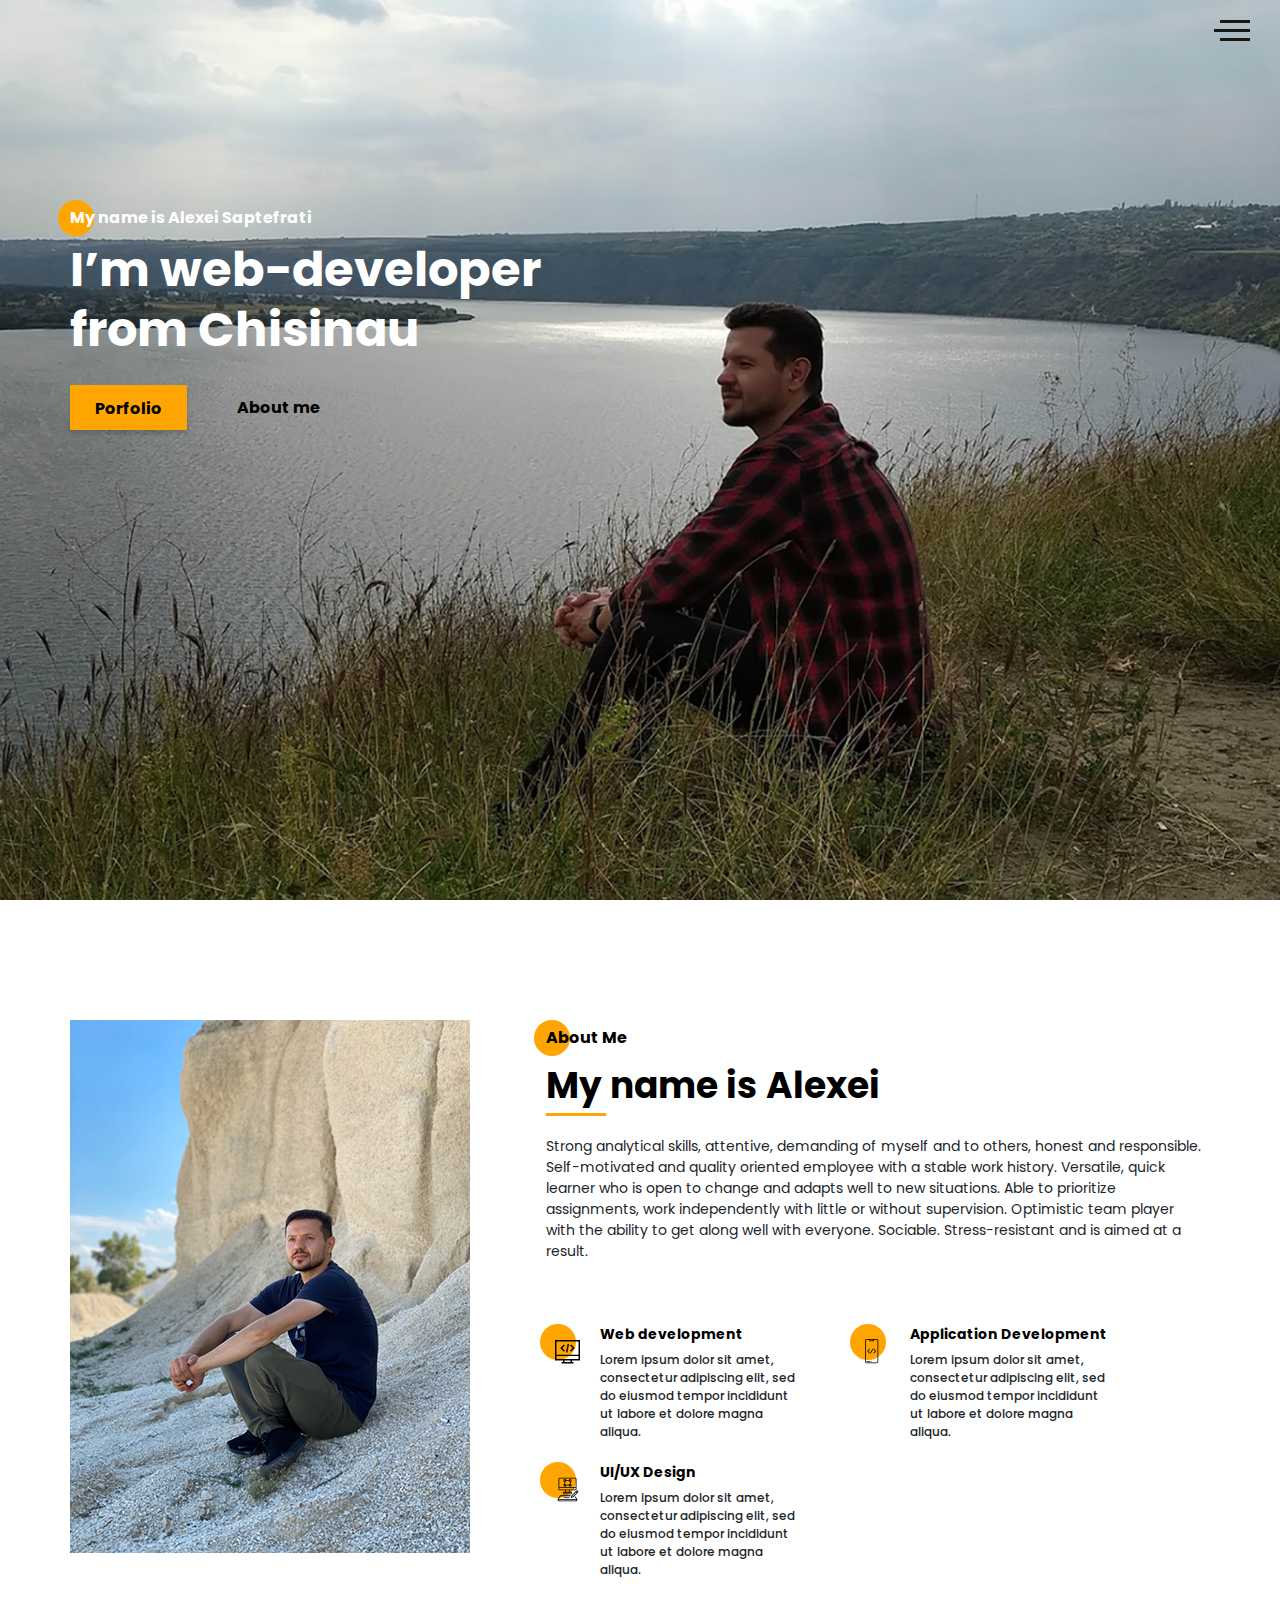
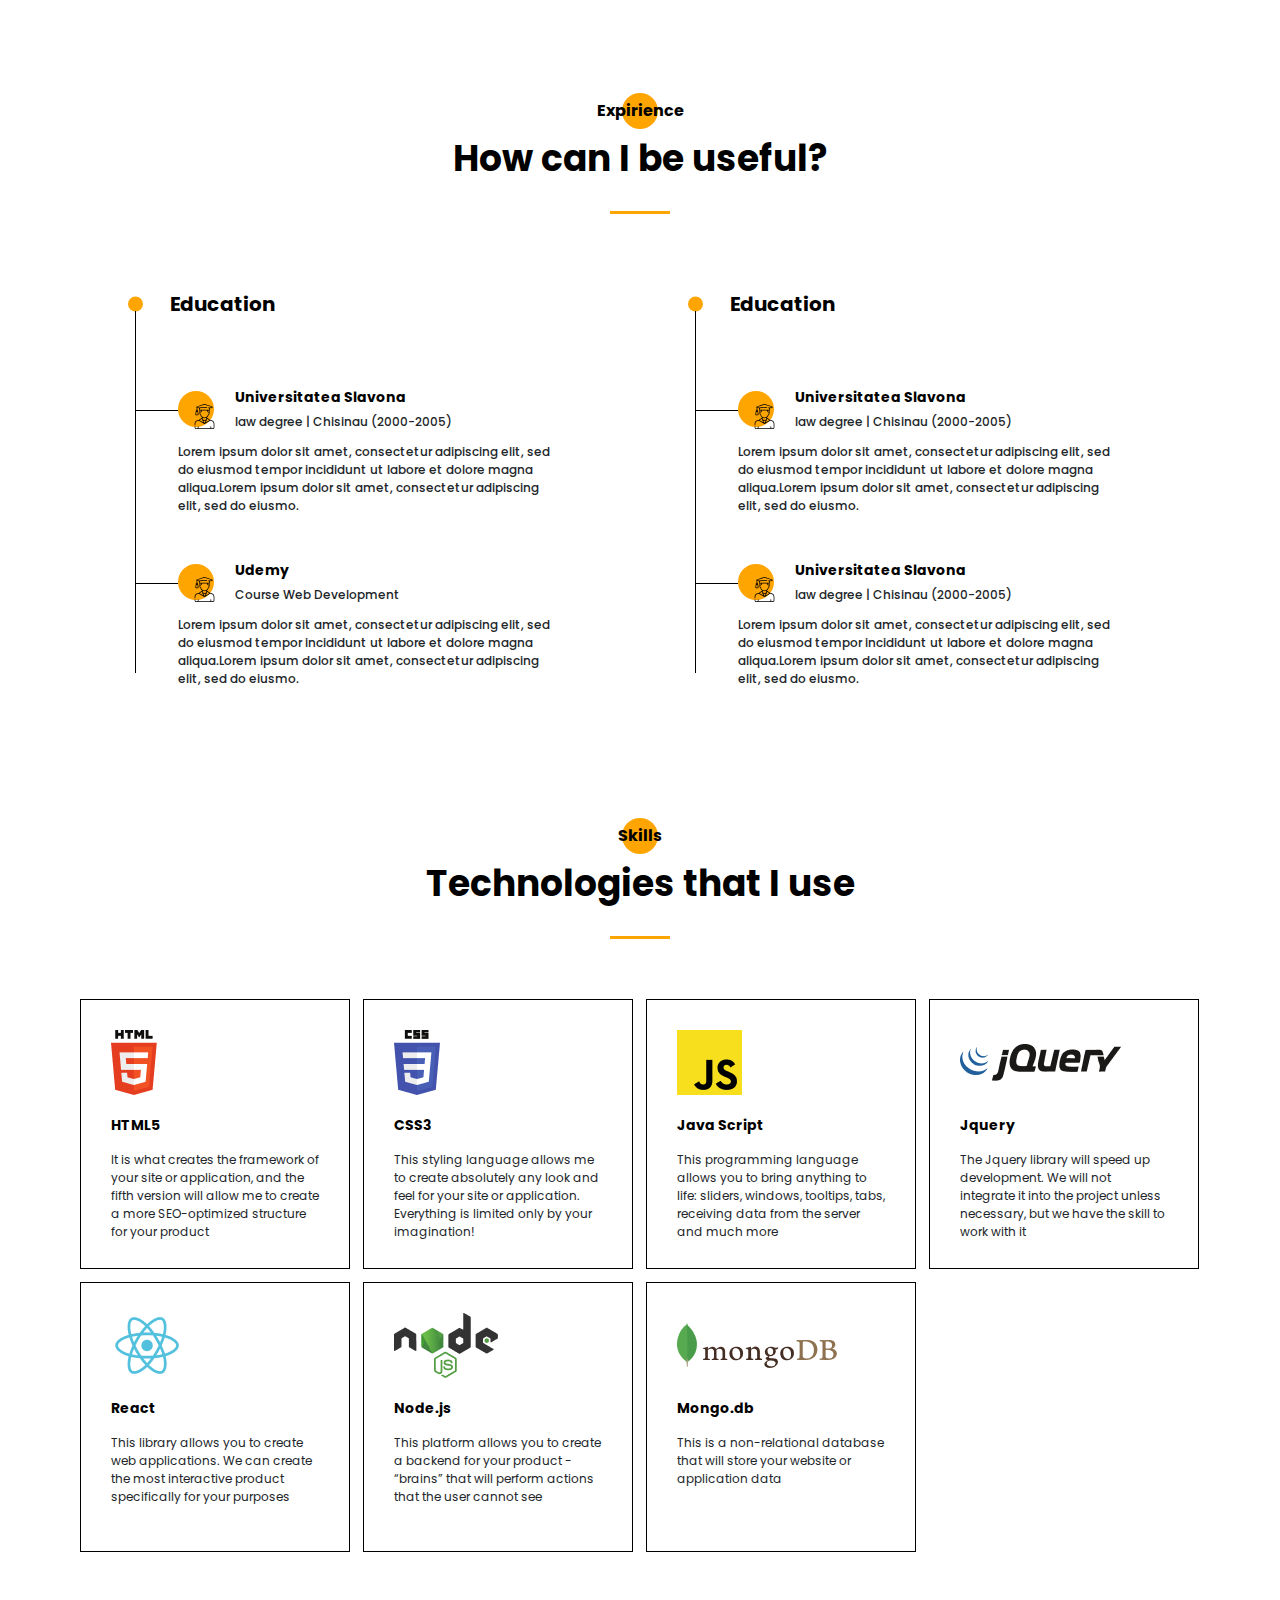
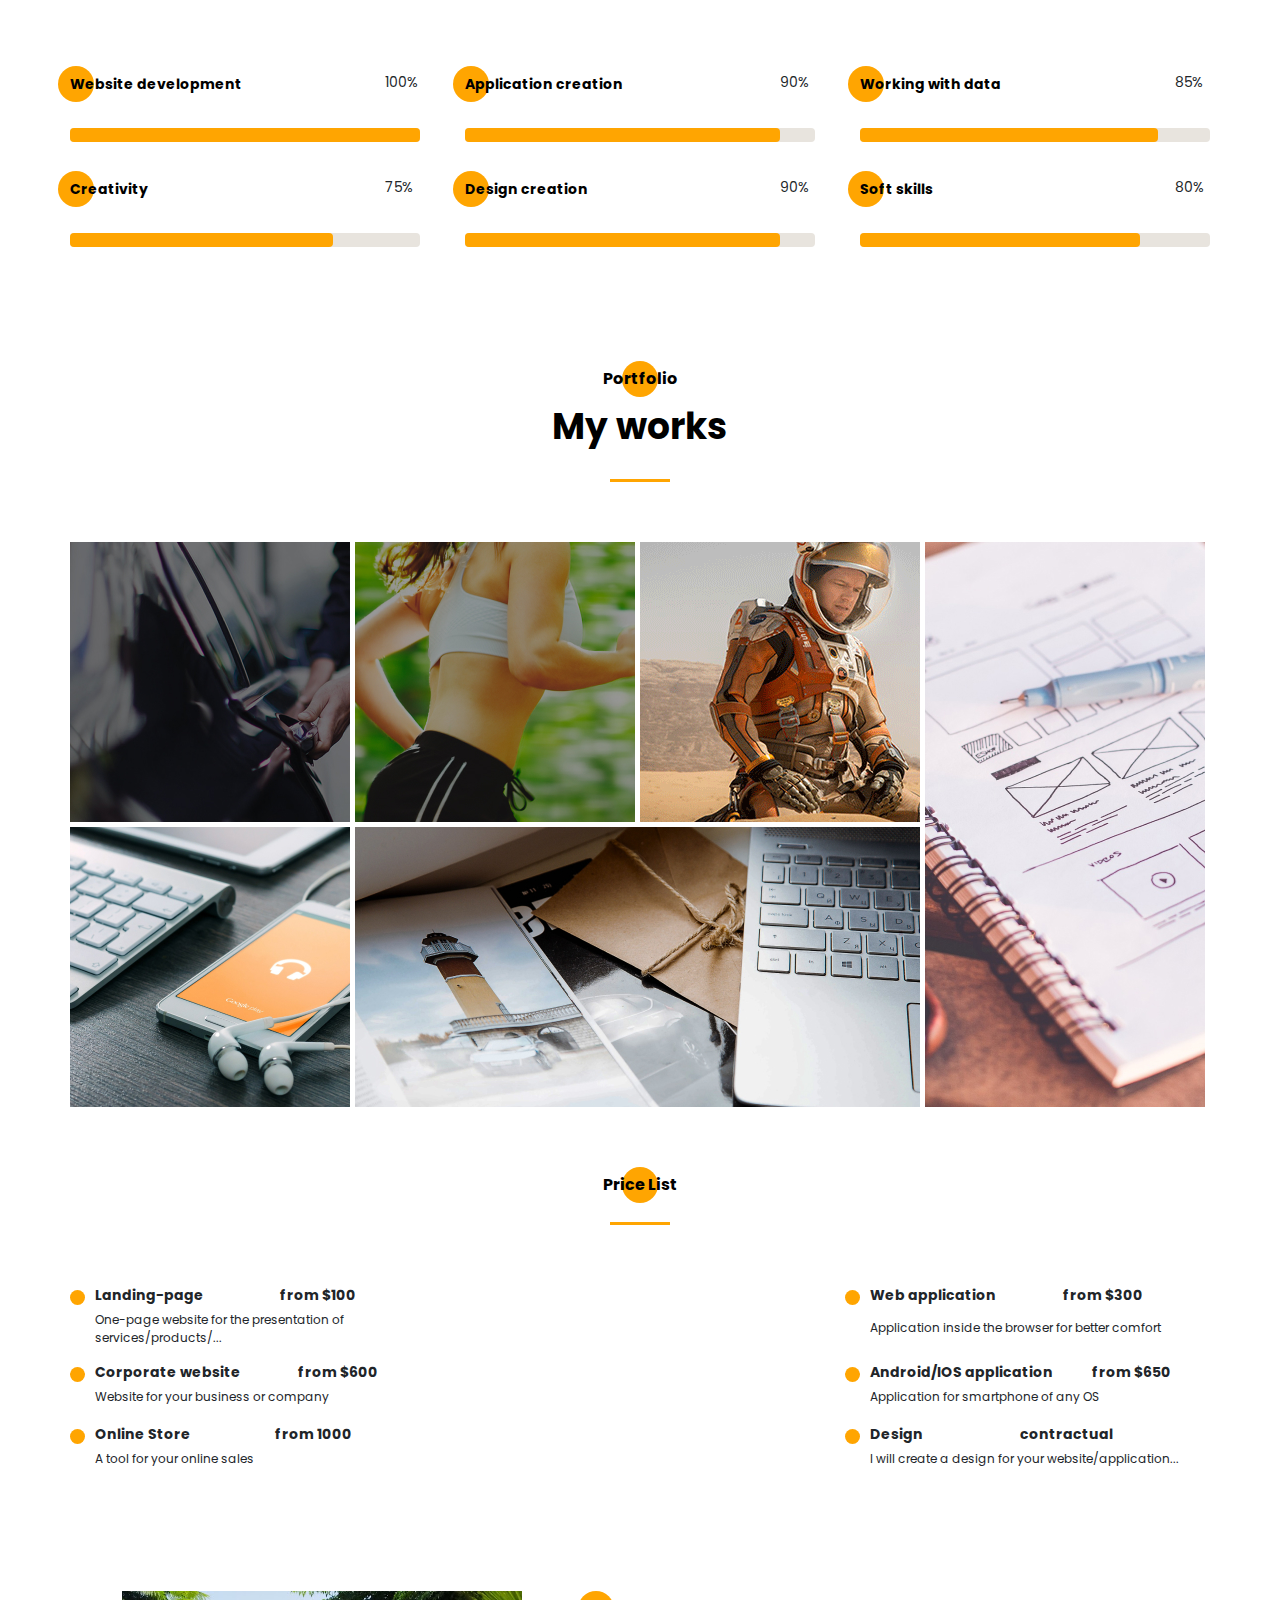
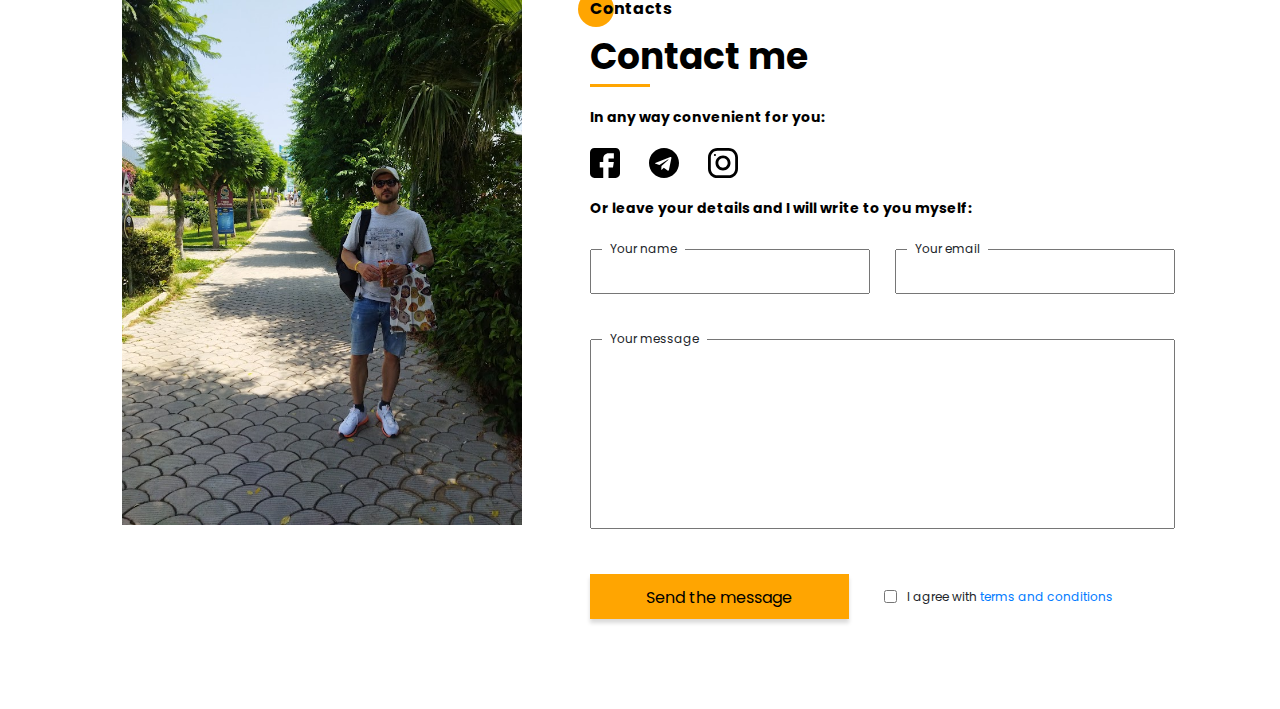
==== commit 4235bff5: "2023-12-11 mars" ====
--- a/index.html
+++ b/index.html
@@ -87,7 +87,7 @@
             </div>
         </div>
     </section>
-    <section class="about">        
+    <section class="about">
         <div class="container">
             <div class="about__wrapper">
                 <div class="about__photo">
@@ -157,7 +157,7 @@
             </div>
         </div>
     </section>
-    
+
     <section class="resume">
         <div class="container">
             <h2 class="title title__fz16 title__section-title">Expirience</h2>
@@ -342,11 +342,11 @@
                 <a href="/Uber" class="portfolio__item">
                     <img src="img/uber.jpg" alt="uber">
                 </a>
-                <a href="/pulse2" class="portfolio__item">
+                <a href="/pulse" class="portfolio__item">
                     <img src="img/pulse.jpg" alt="pulse">
                 </a>
-                <a href="#" class="portfolio__item">
-                    <img src="img/bread.jpg" alt="bread">
+                <a href="mars" class="portfolio__item">
+                    <img src="img/bg.gif" alt="films">
                 </a>
                 <a href="#" class="portfolio__item vertical">
                     <img src="img/plans.jpg" alt="plans">
